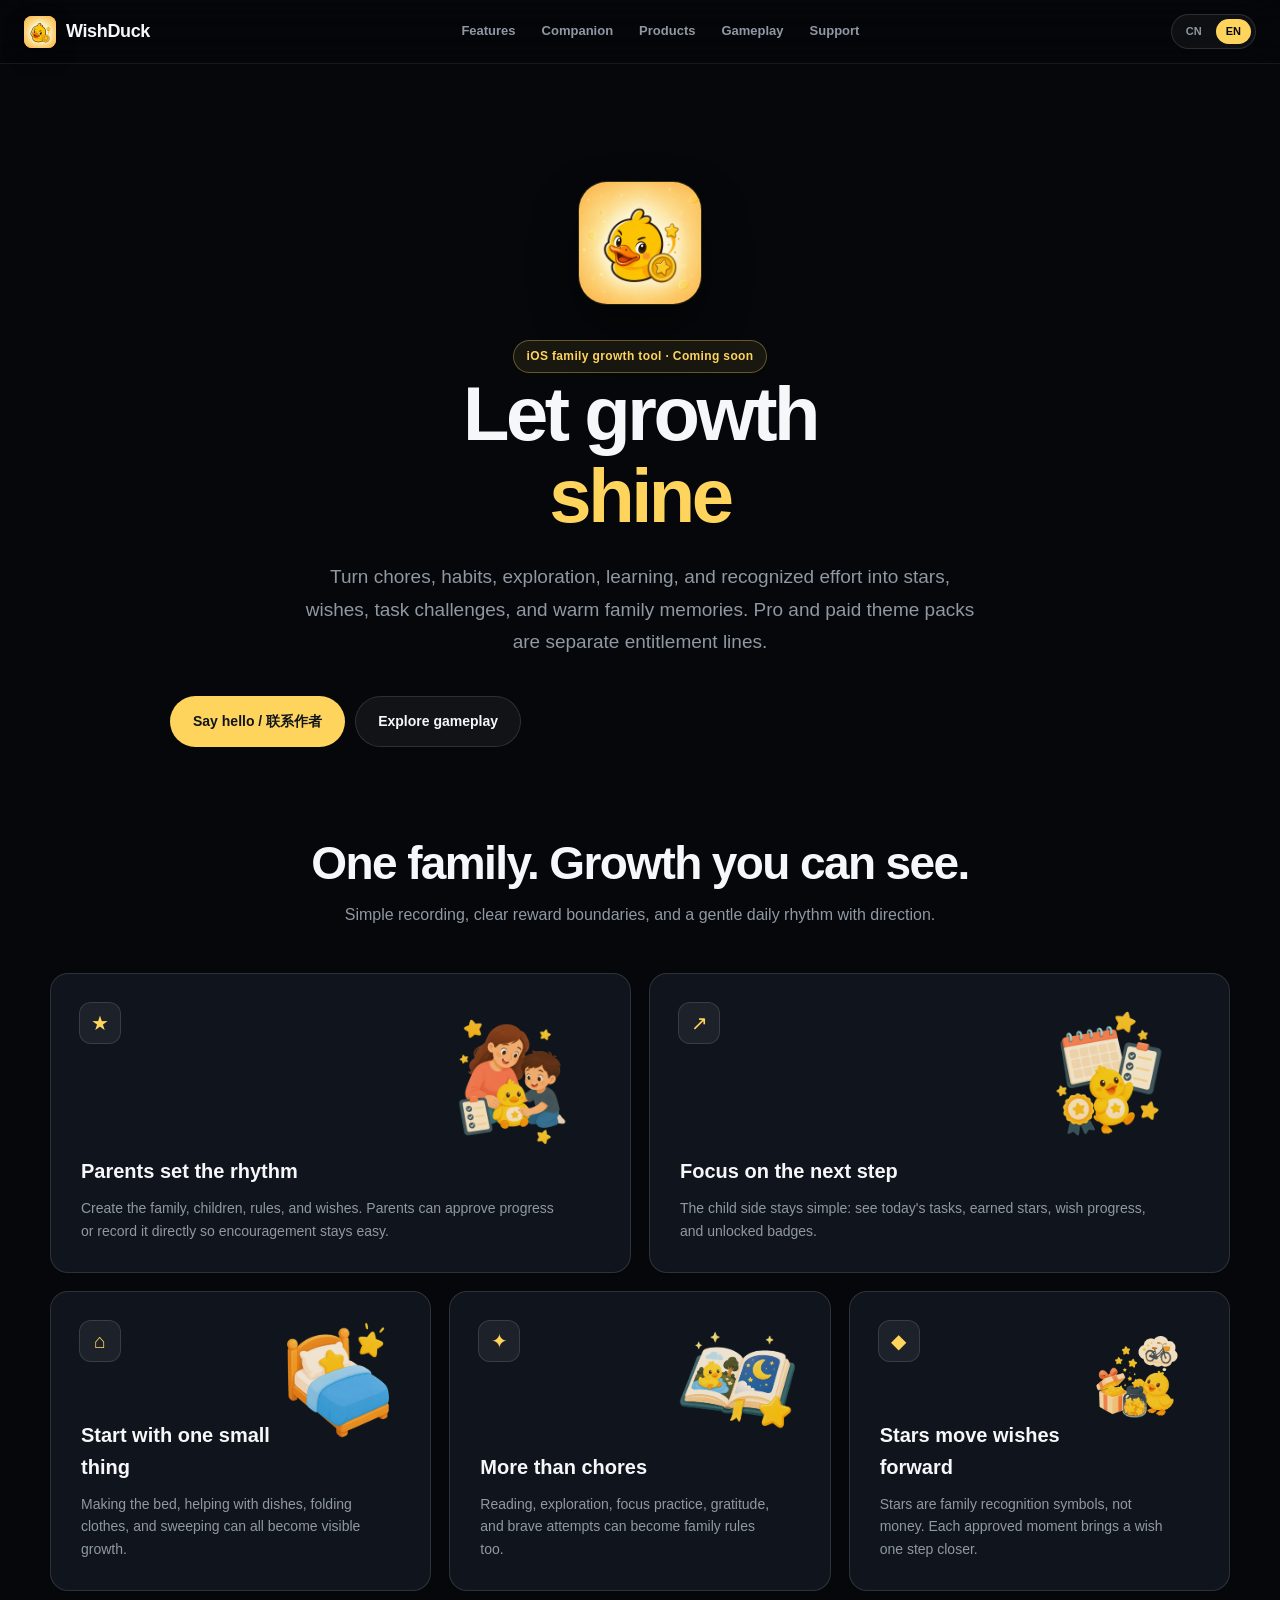
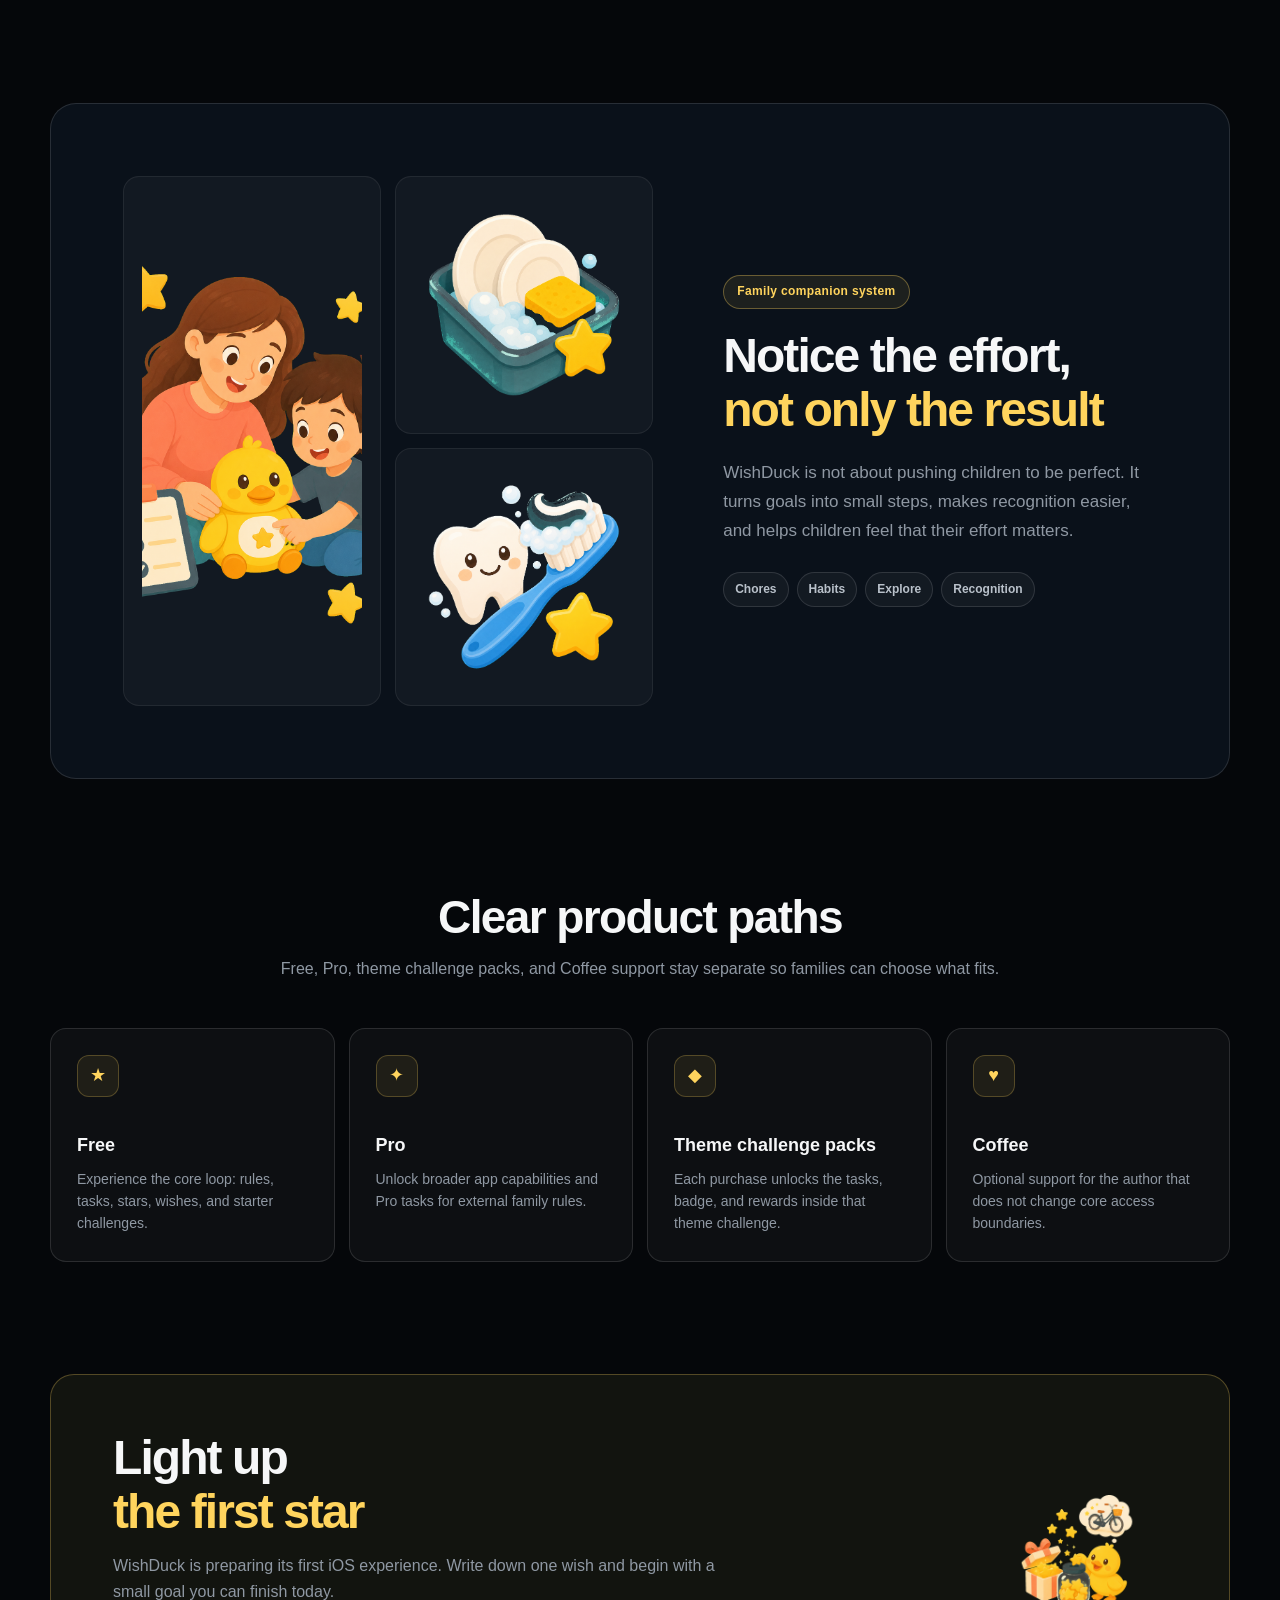
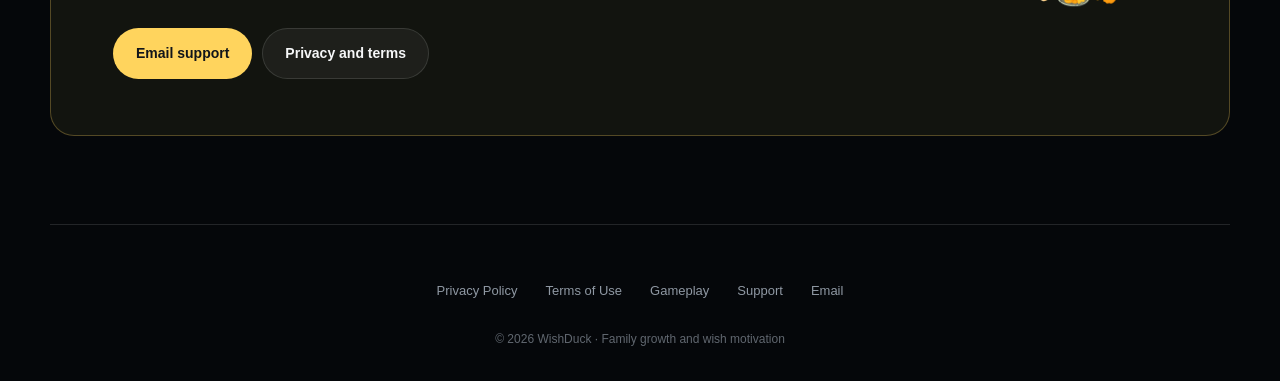
==== index_en.html @ 05d3ee31 "Add complete WishDuck website" ====
<!doctype html>
<html lang="en">
<head>
  <meta charset="utf-8">
  <meta name="viewport" content="width=device-width, initial-scale=1">
  <title>WishDuck - Family Growth And Wish Motivation</title>
  <meta name="description" content="WishDuck turns chores, habits, exploration, learning, and family recognition into stars, wishes, and task challenges.">
  <link rel="stylesheet" href="site.css">
  <link rel="icon" type="image/png" href="assets/wishduck-logo.png">
</head>
<body class="landing-page">
  <div class="bg-grid" aria-hidden="true"></div>

  <nav class="nav">
    <a class="brand" href="index_en.html" aria-label="WishDuck home">
      <img src="assets/wishduck-logo.png" alt="">
      <span>WishDuck</span>
    </a>
    <div class="nav-links" aria-label="Page navigation">
      <a href="#features">Features</a>
      <a href="#family">Companion</a>
      <a href="#paths">Products</a>
      <a href="gameplay_en.html">Gameplay</a>
      <a href="support_en.html">Support</a>
    </div>
    <div class="lang-switch" aria-label="Language switcher">
      <a href="index.html">CN</a>
      <a href="index_en.html" class="active">EN</a>
    </div>
  </nav>

  <header class="hero">
    <img class="hero-icon" src="assets/wishduck-logo.png" alt="WishDuck app icon">
    <div class="badge">iOS family growth tool · Coming soon</div>
    <h1>Let growth<br><em>shine</em></h1>
    <p>Turn chores, habits, exploration, learning, and recognized effort into stars, wishes, task challenges, and warm family memories. Pro and paid theme packs are separate entitlement lines.</p>
    <div class="button-row">
      <a class="cta-btn" href="mailto:support@wishduck.app">Say hello / 联系作者</a>
      <a class="cta-btn secondary" href="gameplay_en.html">Explore gameplay</a>
    </div>
  </header>

  <main class="container">
    <section id="features" class="section-header">
      <h2>One family. Growth you can see.</h2>
      <p>Simple recording, clear reward boundaries, and a gentle daily rhythm with direction.</p>
    </section>

    <section class="feature-grid" aria-label="Core features">
      <article class="feature-card large">
        <img src="assets/wishduck-family.png" alt="Parent and child using WishDuck together">
        <div class="feature-icon">★</div>
        <h3>Parents set the rhythm</h3>
        <p>Create the family, children, rules, and wishes. Parents can approve progress or record it directly so encouragement stays easy.</p>
      </article>
      <article class="feature-card large">
        <img src="assets/wishduck-activity.png" alt="WishDuck showing tasks and challenge progress">
        <div class="feature-icon">↗</div>
        <h3>Focus on the next step</h3>
        <p>The child side stays simple: see today's tasks, earned stars, wish progress, and unlocked badges.</p>
      </article>
      <article class="feature-card medium">
        <img src="assets/chore-make-bed.png" alt="Make the bed task icon">
        <div class="feature-icon">⌂</div>
        <h3>Start with one small thing</h3>
        <p>Making the bed, helping with dishes, folding clothes, and sweeping can all become visible growth.</p>
      </article>
      <article class="feature-card medium">
        <img src="assets/chore-read-book.png" alt="Reading task icon">
        <div class="feature-icon">✦</div>
        <h3>More than chores</h3>
        <p>Reading, exploration, focus practice, gratitude, and brave attempts can become family rules too.</p>
      </article>
      <article class="feature-card medium">
        <img src="assets/wishduck-wish.png" alt="Wish and stars illustration">
        <div class="feature-icon">◆</div>
        <h3>Stars move wishes forward</h3>
        <p>Stars are family recognition symbols, not money. Each approved moment brings a wish one step closer.</p>
      </article>
    </section>

    <section id="family" class="scene-section">
      <div class="scene-visual" aria-label="WishDuck family growth scenes">
        <div class="scene-card"><img src="assets/wishduck-family.png" alt="Parent and child completing a growth task together"></div>
        <div class="scene-card"><img src="assets/chore-wash-dishes.png" alt="Help with dishes task icon"></div>
        <div class="scene-card"><img src="assets/chore-brush-teeth.png" alt="Self-care task icon"></div>
      </div>
      <div class="scene-content">
        <div class="badge">Family companion system</div>
        <h2>Notice the effort,<br><em>not only the result</em></h2>
        <p>WishDuck is not about pushing children to be perfect. It turns goals into small steps, makes recognition easier, and helps children feel that their effort matters.</p>
        <div class="tag-row" aria-label="Growth themes">
          <span>Chores</span>
          <span>Habits</span>
          <span>Explore</span>
          <span>Recognition</span>
        </div>
      </div>
    </section>

    <section id="paths" class="section-header">
      <h2>Clear product paths</h2>
      <p>Free, Pro, theme challenge packs, and Coffee support stay separate so families can choose what fits.</p>
    </section>

    <section class="paths" aria-label="Product paths">
      <article class="path-card">
        <div class="path-icon">★</div>
        <h3>Free</h3>
        <p>Experience the core loop: rules, tasks, stars, wishes, and starter challenges.</p>
      </article>
      <article class="path-card">
        <div class="path-icon">✦</div>
        <h3>Pro</h3>
        <p>Unlock broader app capabilities and Pro tasks for external family rules.</p>
      </article>
      <article class="path-card">
        <div class="path-icon">◆</div>
        <h3>Theme challenge packs</h3>
        <p>Each purchase unlocks the tasks, badge, and rewards inside that theme challenge.</p>
      </article>
      <article class="path-card">
        <div class="path-icon">♥</div>
        <h3>Coffee</h3>
        <p>Optional support for the author that does not change core access boundaries.</p>
      </article>
    </section>

    <section id="download" class="final-band">
      <div>
        <h2>Light up<br><em>the first star</em></h2>
        <p>WishDuck is preparing its first iOS experience. Write down one wish and begin with a small goal you can finish today.</p>
        <div class="button-row">
          <a class="cta-btn" href="mailto:support@wishduck.app">Email support</a>
          <a class="cta-btn secondary" href="privacy_en.html">Privacy and terms</a>
        </div>
      </div>
      <img src="assets/wishduck-wish.png" alt="WishDuck with stars and a wish">
    </section>
  </main>

  <footer class="container footer">
    <div class="footer-links">
      <a href="privacy_en.html">Privacy Policy</a>
      <a href="terms_en.html">Terms of Use</a>
      <a href="gameplay_en.html">Gameplay</a>
      <a href="support_en.html">Support</a>
      <a href="mailto:support@wishduck.app">Email</a>
    </div>
    <p class="copyright">© 2026 WishDuck · Family growth and wish motivation</p>
  </footer>
</body>
</html>
---- site.css ----
:root {
  --bg: #05070a;
  --bg-soft: #0a111a;
  --surface: rgba(19, 25, 32, 0.88);
  --surface-strong: #111a23;
  --line: rgba(255, 255, 255, 0.12);
  --line-soft: rgba(255, 255, 255, 0.07);
  --text: #f6f7f8;
  --muted: #8f98a3;
  --muted-bright: #b9c1ca;
  --yellow: #ffd45d;
  --orange: #ff9d55;
  --mint: #81ddba;
  --blue: #73b8ff;
  --ease: cubic-bezier(0.4, 0, 0.2, 1);
}

* {
  box-sizing: border-box;
  -webkit-font-smoothing: antialiased;
}

html {
  scroll-behavior: smooth;
  background: var(--bg);
}

body {
  margin: 0;
  min-height: 100vh;
  overflow-x: hidden;
  color: var(--text);
  background: var(--bg);
  font-family: Inter, -apple-system, BlinkMacSystemFont, "SF Pro Display", "PingFang SC", "Microsoft YaHei", sans-serif;
  line-height: 1.6;
  letter-spacing: 0;
}

a {
  color: inherit;
  text-decoration: none;
}

img {
  display: block;
  max-width: 100%;
}

.wrap {
  width: min(1180px, calc(100% - 48px));
  margin: 0 auto;
}

.bg-grid {
  position: fixed;
  inset: 0;
  z-index: -1;
  pointer-events: none;
  opacity: 0.55;
  background-image:
    linear-gradient(rgba(255, 255, 255, 0.035) 1px, transparent 1px),
    linear-gradient(90deg, rgba(255, 255, 255, 0.035) 1px, transparent 1px);
  background-size: 44px 44px;
  mask-image: linear-gradient(to bottom, #000, transparent 82%);
}

.nav {
  position: sticky;
  top: 0;
  z-index: 20;
  min-height: 64px;
  display: flex;
  align-items: center;
  justify-content: space-between;
  gap: 24px;
  padding: 0 24px;
  background: rgba(5, 7, 10, 0.84);
  border-bottom: 1px solid var(--line-soft);
  backdrop-filter: blur(18px);
  -webkit-backdrop-filter: blur(18px);
}

.brand {
  display: inline-flex;
  align-items: center;
  gap: 10px;
  flex: 0 0 auto;
  font-size: 18px;
  font-weight: 800;
  letter-spacing: -0.02em;
}

.brand img {
  width: 32px;
  height: 32px;
  object-fit: contain;
  border-radius: 8px;
  background: #f8c94e;
  box-shadow: 0 8px 20px rgba(0, 0, 0, 0.35);
}

.nav-links {
  display: flex;
  align-items: center;
  justify-content: center;
  flex-wrap: wrap;
  gap: 26px;
  color: var(--muted);
  font-size: 13px;
  font-weight: 600;
}

.nav-links a,
.footer-links a {
  transition: color 0.25s var(--ease);
}

.nav-links a:hover,
.footer-links a:hover {
  color: var(--text);
}

.lang-switch {
  display: inline-flex;
  gap: 4px;
  padding: 4px;
  flex: 0 0 auto;
  border: 1px solid var(--line);
  border-radius: 999px;
  background: rgba(255, 255, 255, 0.045);
}

.lang-switch a {
  padding: 4px 10px;
  border-radius: 999px;
  color: var(--muted);
  font-size: 11px;
  font-weight: 700;
}

.lang-switch a.active {
  color: var(--bg);
  background: var(--yellow);
}

.hero {
  max-width: 980px;
  margin: 0 auto;
  padding: 118px 20px 90px;
  text-align: center;
}

.hero-icon {
  width: 122px;
  height: 122px;
  margin: 0 auto 36px;
  border-radius: 28px;
  background: #f8c94e;
  box-shadow: 0 22px 48px rgba(0, 0, 0, 0.48), 0 0 0 1px rgba(255, 212, 93, 0.2);
  animation: float 6s ease-in-out infinite;
}

@keyframes float {
  0%, 100% { transform: translateY(0); }
  50% { transform: translateY(-8px); }
}

.badge,
.eyebrow {
  display: inline-flex;
  align-items: center;
  width: fit-content;
  padding: 6px 13px;
  border: 1px solid rgba(255, 212, 93, 0.34);
  border-radius: 999px;
  color: var(--yellow);
  background: rgba(255, 212, 93, 0.08);
  font-size: 12px;
  font-weight: 700;
  letter-spacing: 0.03em;
}

h1,
h2,
h3,
p {
  margin-top: 0;
}

h1 {
  margin-bottom: 24px;
  color: var(--text);
  font-size: clamp(42px, 8vw, 76px);
  font-weight: 800;
  line-height: 1.08;
  letter-spacing: -0.045em;
}

h1 em,
h2 em {
  color: var(--yellow);
  font-style: normal;
}

.hero p,
.lead {
  max-width: 680px;
  margin-right: auto;
  margin-bottom: 38px;
  margin-left: auto;
  color: var(--muted);
  font-size: 19px;
  line-height: 1.7;
}

.hero .en,
.lead.en,
.en {
  color: #7f8995;
}

.hero .en {
  margin-top: -22px;
  font-size: 15px;
}

.cta-btn,
.button {
  min-height: 48px;
  display: inline-flex;
  align-items: center;
  justify-content: center;
  gap: 9px;
  padding: 13px 22px;
  border: 1px solid transparent;
  border-radius: 999px;
  color: #11151a;
  background: var(--yellow);
  font-size: 14px;
  font-weight: 800;
  transition: transform 0.25s var(--ease), box-shadow 0.25s var(--ease), background 0.25s var(--ease);
}

.cta-btn:hover,
.button:hover {
  transform: translateY(-2px);
  box-shadow: 0 12px 28px rgba(255, 212, 93, 0.18);
}

.button.secondary,
.cta-btn.secondary {
  color: var(--text);
  border-color: var(--line);
  background: rgba(255, 255, 255, 0.05);
}

.container {
  width: min(1180px, calc(100% - 48px));
  margin: 0 auto;
}

.section-header {
  margin-bottom: 46px;
  text-align: center;
}

.section-header h2,
.section-heading h2 {
  margin-bottom: 12px;
  color: var(--text);
  font-size: clamp(30px, 5vw, 46px);
  font-weight: 800;
  line-height: 1.15;
  letter-spacing: -0.035em;
}

.section-header p,
.section-heading p {
  margin-bottom: 0;
  color: var(--muted);
}

.feature-grid {
  display: grid;
  grid-template-columns: repeat(6, 1fr);
  gap: 18px;
  margin-bottom: 112px;
}

.feature-card {
  position: relative;
  min-height: 300px;
  display: flex;
  flex-direction: column;
  justify-content: flex-end;
  overflow: hidden;
  padding: 30px;
  border: 1px solid var(--line);
  border-radius: 18px;
  background: var(--surface);
  transition: border-color 0.3s var(--ease), transform 0.3s var(--ease), background 0.3s var(--ease);
}

.feature-card:hover {
  transform: translateY(-4px);
  border-color: rgba(255, 212, 93, 0.34);
  background: var(--surface-strong);
}

.feature-card.large { grid-column: span 3; }
.feature-card.medium { grid-column: span 2; }

.feature-card img {
  position: absolute;
  top: 22px;
  right: 26px;
  width: 132px;
  height: 132px;
  object-fit: contain;
  opacity: 0.94;
}

.feature-card.large img {
  width: 170px;
  height: 170px;
  right: 34px;
}

.feature-icon {
  position: absolute;
  top: 28px;
  left: 28px;
  width: 42px;
  height: 42px;
  display: grid;
  place-items: center;
  border: 1px solid var(--line);
  border-radius: 12px;
  color: var(--yellow);
  background: rgba(255, 255, 255, 0.055);
  font-size: 20px;
}

.feature-card h3 {
  max-width: 76%;
  margin-bottom: 10px;
  color: var(--text);
  font-size: 20px;
  font-weight: 800;
}

.feature-card p {
  max-width: 92%;
  margin-bottom: 0;
  color: var(--muted);
  font-size: 14px;
  line-height: 1.6;
}

.scene-section {
  display: grid;
  grid-template-columns: 1.1fr 0.9fr;
  align-items: center;
  gap: 70px;
  margin-bottom: 112px;
  padding: 72px;
  border: 1px solid var(--line);
  border-radius: 26px;
  background: var(--bg-soft);
}

.scene-visual {
  display: grid;
  grid-template-columns: repeat(2, 1fr);
  gap: 14px;
}

.scene-card {
  aspect-ratio: 1;
  display: grid;
  place-items: center;
  overflow: hidden;
  padding: 18px;
  border: 1px solid var(--line-soft);
  border-radius: 16px;
  background: rgba(255, 255, 255, 0.035);
}

.scene-card:first-child {
  grid-row: span 2;
  aspect-ratio: auto;
}

.scene-card img {
  width: 100%;
  height: 100%;
  object-fit: contain;
}

.scene-card:first-child img {
  object-fit: cover;
}

.scene-content h2 {
  margin: 20px 0 22px;
  color: var(--text);
  font-size: clamp(30px, 5vw, 48px);
  line-height: 1.13;
  letter-spacing: -0.04em;
}

.scene-content p {
  margin-bottom: 20px;
  color: var(--muted);
  font-size: 17px;
  line-height: 1.7;
}

.tag-row {
  display: flex;
  flex-wrap: wrap;
  gap: 8px;
  margin-top: 26px;
}

.tag-row span {
  padding: 7px 11px;
  border: 1px solid var(--line);
  border-radius: 999px;
  color: var(--muted-bright);
  background: rgba(255, 255, 255, 0.04);
  font-size: 12px;
  font-weight: 650;
}

.paths {
  display: grid;
  grid-template-columns: repeat(4, 1fr);
  gap: 14px;
  margin-bottom: 112px;
}

.grid {
  display: grid;
  grid-template-columns: repeat(2, minmax(0, 1fr));
  gap: 18px;
}

.path-card {
  min-height: 220px;
  padding: 26px;
  border: 1px solid var(--line);
  border-radius: 16px;
  background: rgba(255, 255, 255, 0.035);
}

.path-icon {
  display: grid;
  width: 42px;
  height: 42px;
  margin-bottom: 34px;
  place-items: center;
  border: 1px solid rgba(255, 212, 93, 0.24);
  border-radius: 12px;
  color: var(--yellow);
  background: rgba(255, 212, 93, 0.08);
  font-size: 18px;
}

.path-card h3 {
  margin-bottom: 8px;
  color: var(--text);
  font-size: 18px;
}

.path-card p {
  margin-bottom: 0;
  color: var(--muted);
  font-size: 14px;
  line-height: 1.6;
}

.final-band {
  display: flex;
  align-items: center;
  justify-content: space-between;
  gap: 40px;
  margin-bottom: 88px;
  padding: 56px 62px;
  border: 1px solid rgba(255, 212, 93, 0.28);
  border-radius: 24px;
  background: #12140f;
}

.final-band h2 {
  margin-bottom: 14px;
  color: var(--text);
  font-size: clamp(30px, 5vw, 48px);
  line-height: 1.13;
  letter-spacing: -0.04em;
}

.final-band p {
  max-width: 620px;
  margin-bottom: 24px;
  color: var(--muted);
}

.final-band img {
  width: 180px;
  height: 180px;
  object-fit: contain;
  flex: 0 0 auto;
}

.button-row {
  display: flex;
  flex-wrap: wrap;
  gap: 10px;
  margin-top: 18px;
}

.footer {
  padding: 56px 0 32px;
  border-top: 1px solid var(--line);
  text-align: center;
}

.footer-links {
  display: flex;
  flex-wrap: wrap;
  justify-content: center;
  gap: 28px;
  margin-bottom: 28px;
  color: var(--muted);
  font-size: 13px;
}

.copyright {
  margin-bottom: 0;
  color: var(--muted);
  font-size: 12px;
  opacity: 0.66;
}

.legal-page {
  background: var(--bg);
}

.legal-container {
  width: min(820px, calc(100% - 40px));
  margin: 0 auto;
}

.legal-hero {
  padding: 78px 0 28px;
  text-align: center;
}

.legal-hero h1 {
  margin: 20px 0 12px;
  font-size: clamp(34px, 6vw, 54px);
}

.legal-hero .lead {
  margin-bottom: 16px;
  font-size: 16px;
}

.meta {
  margin-bottom: 0;
  color: var(--yellow);
  font-size: 13px;
  font-weight: 700;
}

.document {
  padding: 34px 0 74px;
}

.document article {
  padding: 30px 0;
  border-top: 1px solid var(--line-soft);
}

.document article:first-child {
  border-top: 0;
}

.document h2 {
  margin-bottom: 20px;
  color: var(--yellow);
  font-size: 23px;
  font-weight: 750;
  line-height: 1.3;
}

.document h3 {
  margin: 24px 0 8px;
  color: var(--text);
  font-size: 17px;
}

.document p,
.document li {
  color: var(--muted);
  font-size: 16px;
  line-height: 1.8;
}

.document p {
  margin-bottom: 18px;
}

.document p:last-child {
  margin-bottom: 0;
}

.document ul,
.document ol {
  margin: 0 0 18px;
  padding-left: 1.35em;
}

.document li {
  margin-bottom: 10px;
}

.document strong {
  color: var(--text);
}

.document .en {
  color: #7f8995;
}

.callout {
  padding-left: 22px !important;
  border-left: 3px solid var(--yellow) !important;
  background: rgba(255, 212, 93, 0.045);
}

@media (max-width: 940px) {
  .nav-links { gap: 15px; }
  .feature-grid { grid-template-columns: repeat(4, 1fr); }
  .feature-card.large,
  .feature-card.medium { grid-column: span 2; }
  .scene-section { gap: 40px; padding: 44px; }
  .paths { grid-template-columns: repeat(2, 1fr); }
}

@media (max-width: 700px) {
  .wrap,
  .container { width: min(100% - 32px, 560px); }
  .nav { padding: 12px 16px; align-items: flex-start; }
  .nav-links { display: none; }
  .hero { padding: 82px 0 64px; }
  h1 { font-size: 44px; }
  .hero p,
  .lead { font-size: 17px; }
  .feature-grid { grid-template-columns: 1fr; gap: 14px; margin-bottom: 72px; }
  .feature-card.large,
  .feature-card.medium { grid-column: span 1; min-height: 270px; }
  .scene-section { grid-template-columns: 1fr; margin-bottom: 72px; padding: 24px; }
  .scene-content { order: -1; }
  .scene-content h2 { font-size: 36px; }
  .paths { grid-template-columns: 1fr; margin-bottom: 72px; }
  .grid { grid-template-columns: 1fr; }
  .path-card { min-height: 180px; }
  .final-band { flex-direction: column; align-items: flex-start; margin-bottom: 64px; padding: 32px 24px; }
  .final-band img { align-self: center; width: 140px; height: 140px; }
  .footer { padding-top: 38px; }
  .footer-links { gap: 16px; }
  .legal-container { width: min(100% - 32px, 560px); }
  .legal-hero { padding-top: 56px; }
  .document article { padding: 24px 0; }
  .document p,
  .document li { font-size: 15px; }
}
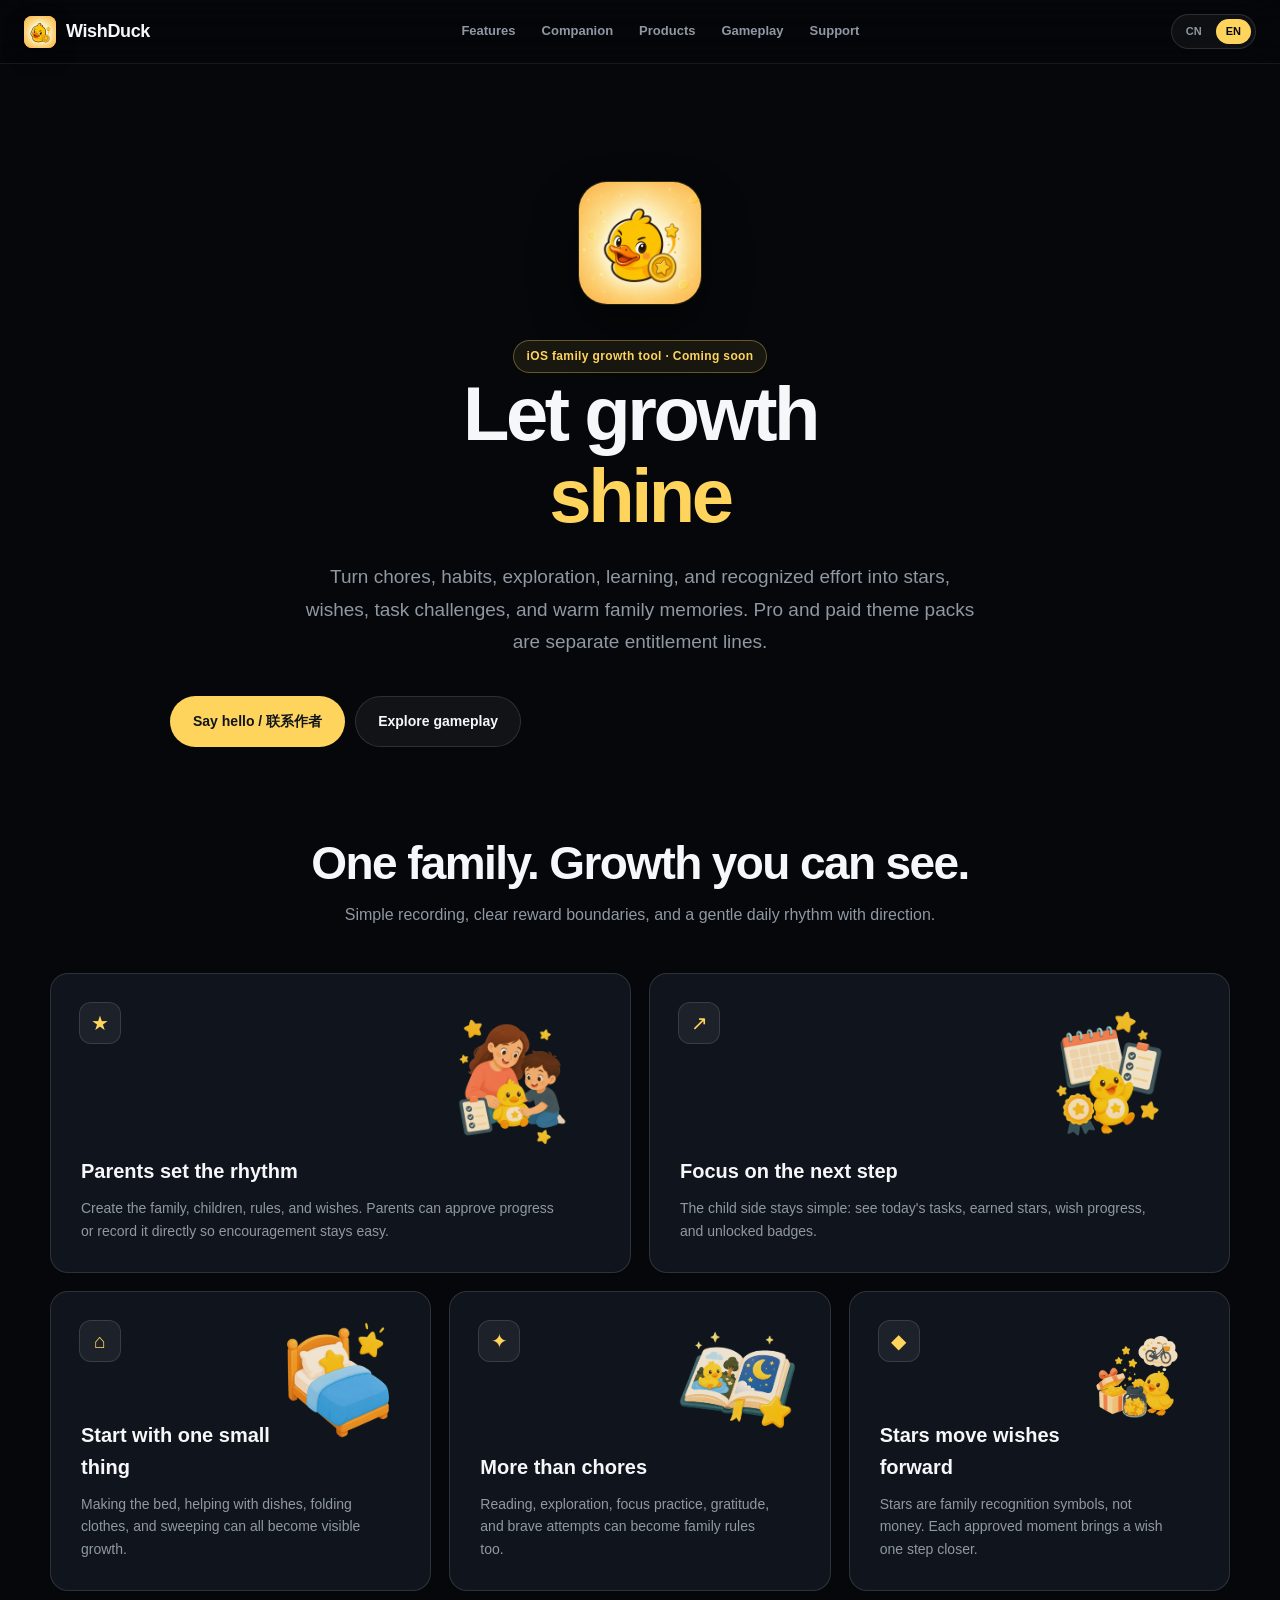
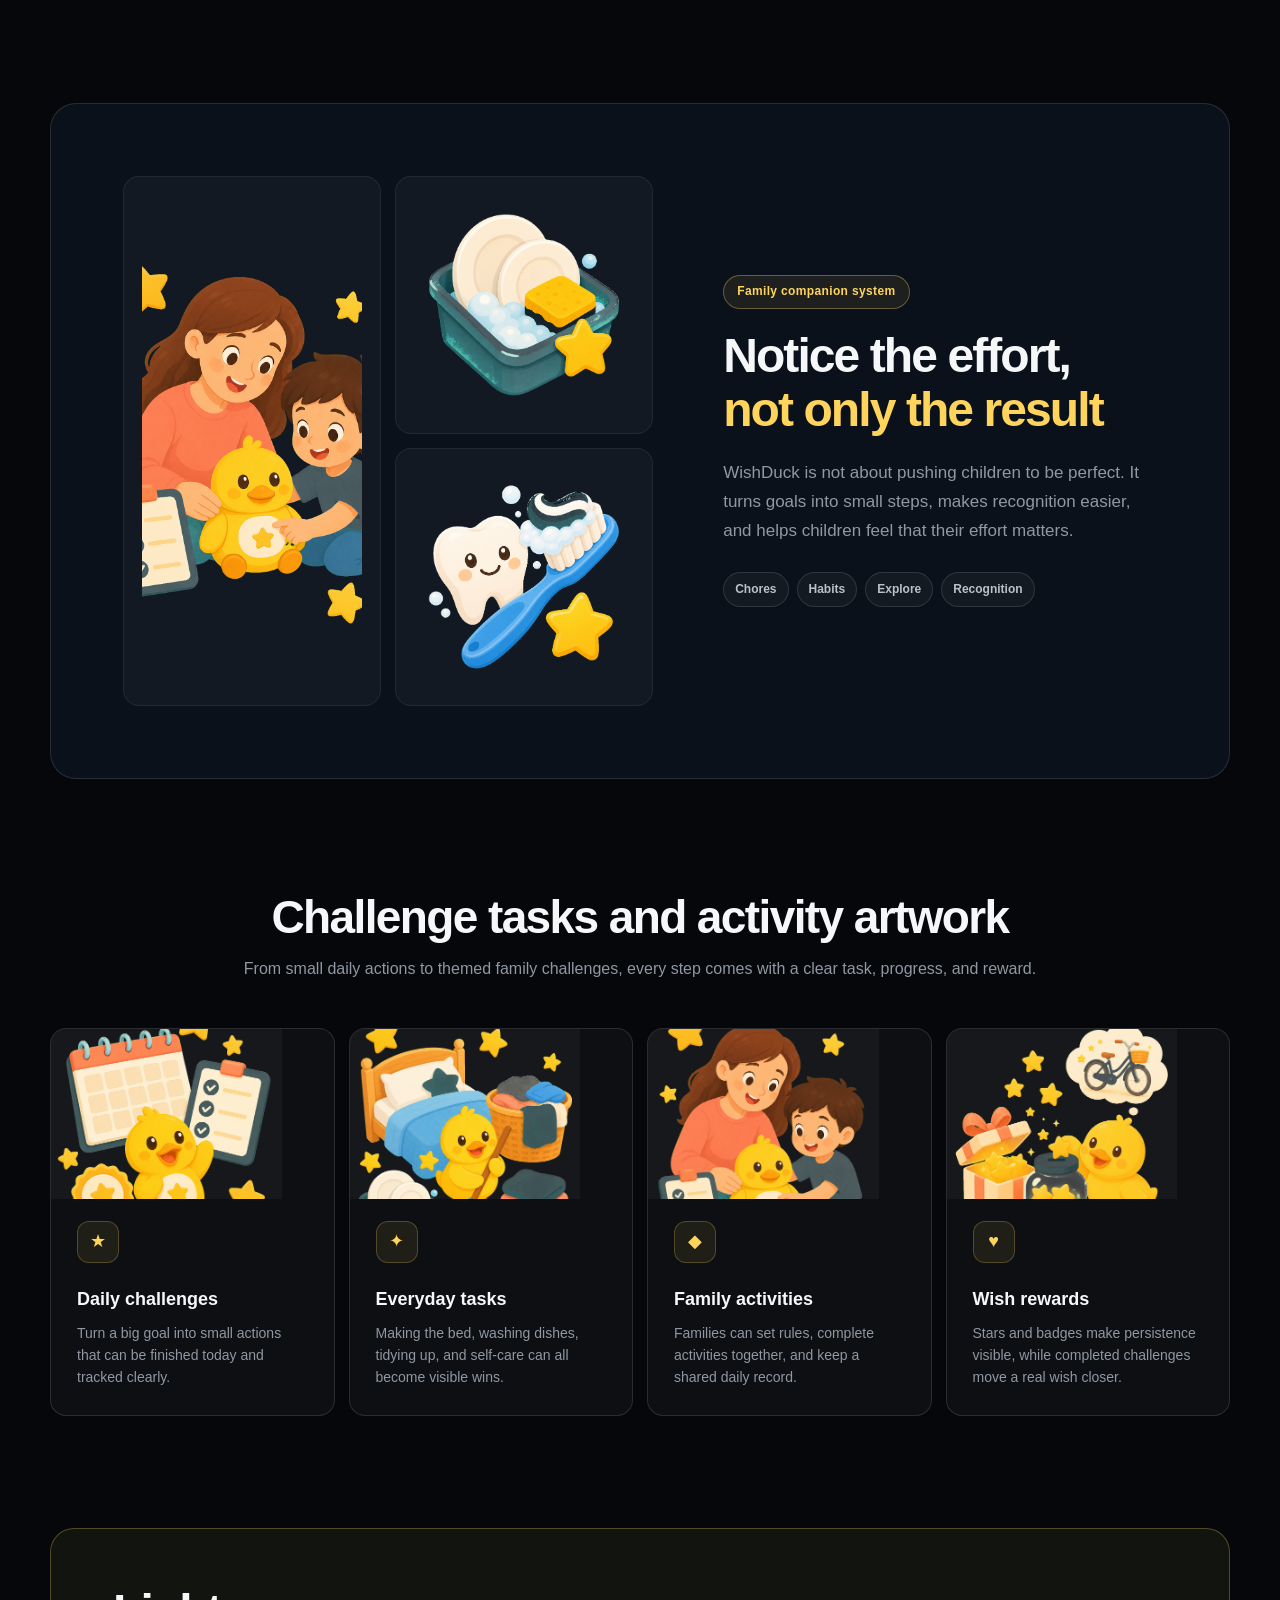
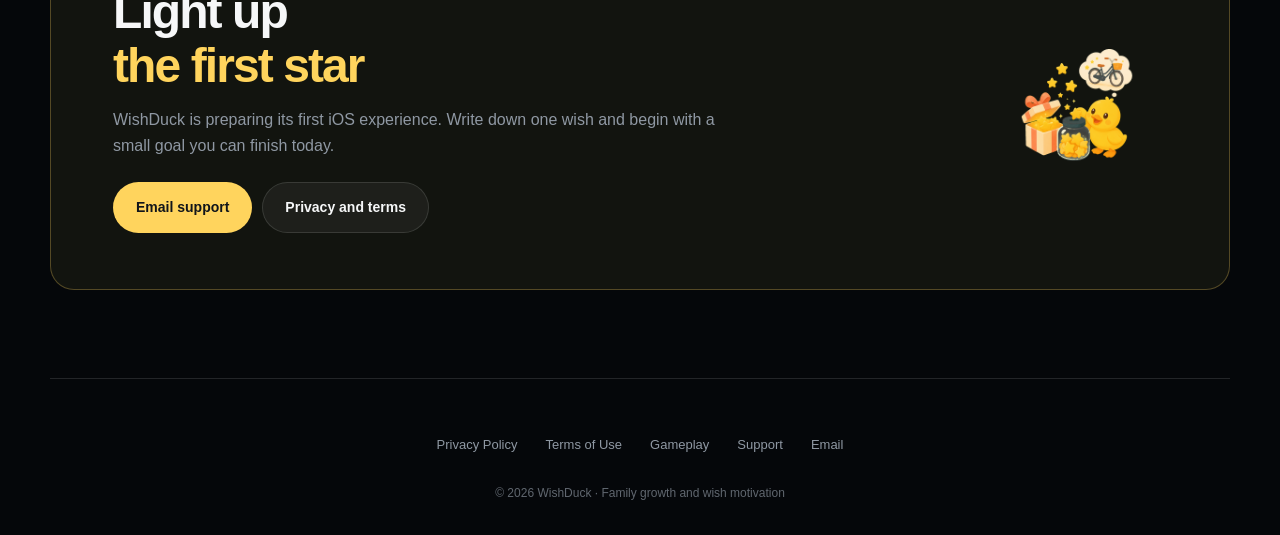
==== commit 8efad76a: "Refresh challenge activity section" ====
--- a/index_en.html
+++ b/index_en.html
@@ -99,30 +99,34 @@
     </section>
 
     <section id="paths" class="section-header">
-      <h2>Clear product paths</h2>
-      <p>Free, Pro, theme challenge packs, and Coffee support stay separate so families can choose what fits.</p>
+      <h2>Challenge tasks and activity artwork</h2>
+      <p>From small daily actions to themed family challenges, every step comes with a clear task, progress, and reward.</p>
     </section>
 
-    <section class="paths" aria-label="Product paths">
-      <article class="path-card">
+    <section class="paths" aria-label="Challenge tasks and activity artwork">
+      <article class="path-card challenge-card">
+        <img class="challenge-image" src="assets/wishduck-activity.png" alt="WishDuck showing challenge tasks and completion progress">
         <div class="path-icon">★</div>
-        <h3>Free</h3>
-        <p>Experience the core loop: rules, tasks, stars, wishes, and starter challenges.</p>
+        <h3>Daily challenges</h3>
+        <p>Turn a big goal into small actions that can be finished today and tracked clearly.</p>
       </article>
-      <article class="path-card">
+      <article class="path-card challenge-card">
+        <img class="challenge-image" src="assets/wishduck-chores.png" alt="WishDuck showing household challenge tasks">
         <div class="path-icon">✦</div>
-        <h3>Pro</h3>
-        <p>Unlock broader app capabilities and Pro tasks for external family rules.</p>
+        <h3>Everyday tasks</h3>
+        <p>Making the bed, washing dishes, tidying up, and self-care can all become visible wins.</p>
       </article>
-      <article class="path-card">
+      <article class="path-card challenge-card">
+        <img class="challenge-image" src="assets/wishduck-family.png" alt="Family completing a challenge task together">
         <div class="path-icon">◆</div>
-        <h3>Theme challenge packs</h3>
-        <p>Each purchase unlocks the tasks, badge, and rewards inside that theme challenge.</p>
+        <h3>Family activities</h3>
+        <p>Families can set rules, complete activities together, and keep a shared daily record.</p>
       </article>
-      <article class="path-card">
+      <article class="path-card challenge-card">
+        <img class="challenge-image" src="assets/wishduck-wish.png" alt="WishDuck showing a wish reward after completing a challenge">
         <div class="path-icon">♥</div>
-        <h3>Coffee</h3>
-        <p>Optional support for the author that does not change core access boundaries.</p>
+        <h3>Wish rewards</h3>
+        <p>Stars and badges make persistence visible, while completed challenges move a real wish closer.</p>
       </article>
     </section>
 
--- a/site.css
+++ b/site.css
@@ -448,17 +448,31 @@
 
 .path-card {
   min-height: 220px;
-  padding: 26px;
+  padding: 0 26px 26px;
   border: 1px solid var(--line);
   border-radius: 16px;
   background: rgba(255, 255, 255, 0.035);
 }
 
+.challenge-card {
+  overflow: hidden;
+}
+
+.challenge-image {
+  display: block;
+  width: calc(100% + 52px);
+  height: 170px;
+  margin: 0 -26px 22px;
+  object-fit: cover;
+  object-position: center 36%;
+  background: rgba(255, 255, 255, 0.04);
+}
+
 .path-icon {
   display: grid;
   width: 42px;
   height: 42px;
-  margin-bottom: 34px;
+  margin-bottom: 22px;
   place-items: center;
   border: 1px solid rgba(255, 212, 93, 0.24);
   border-radius: 12px;
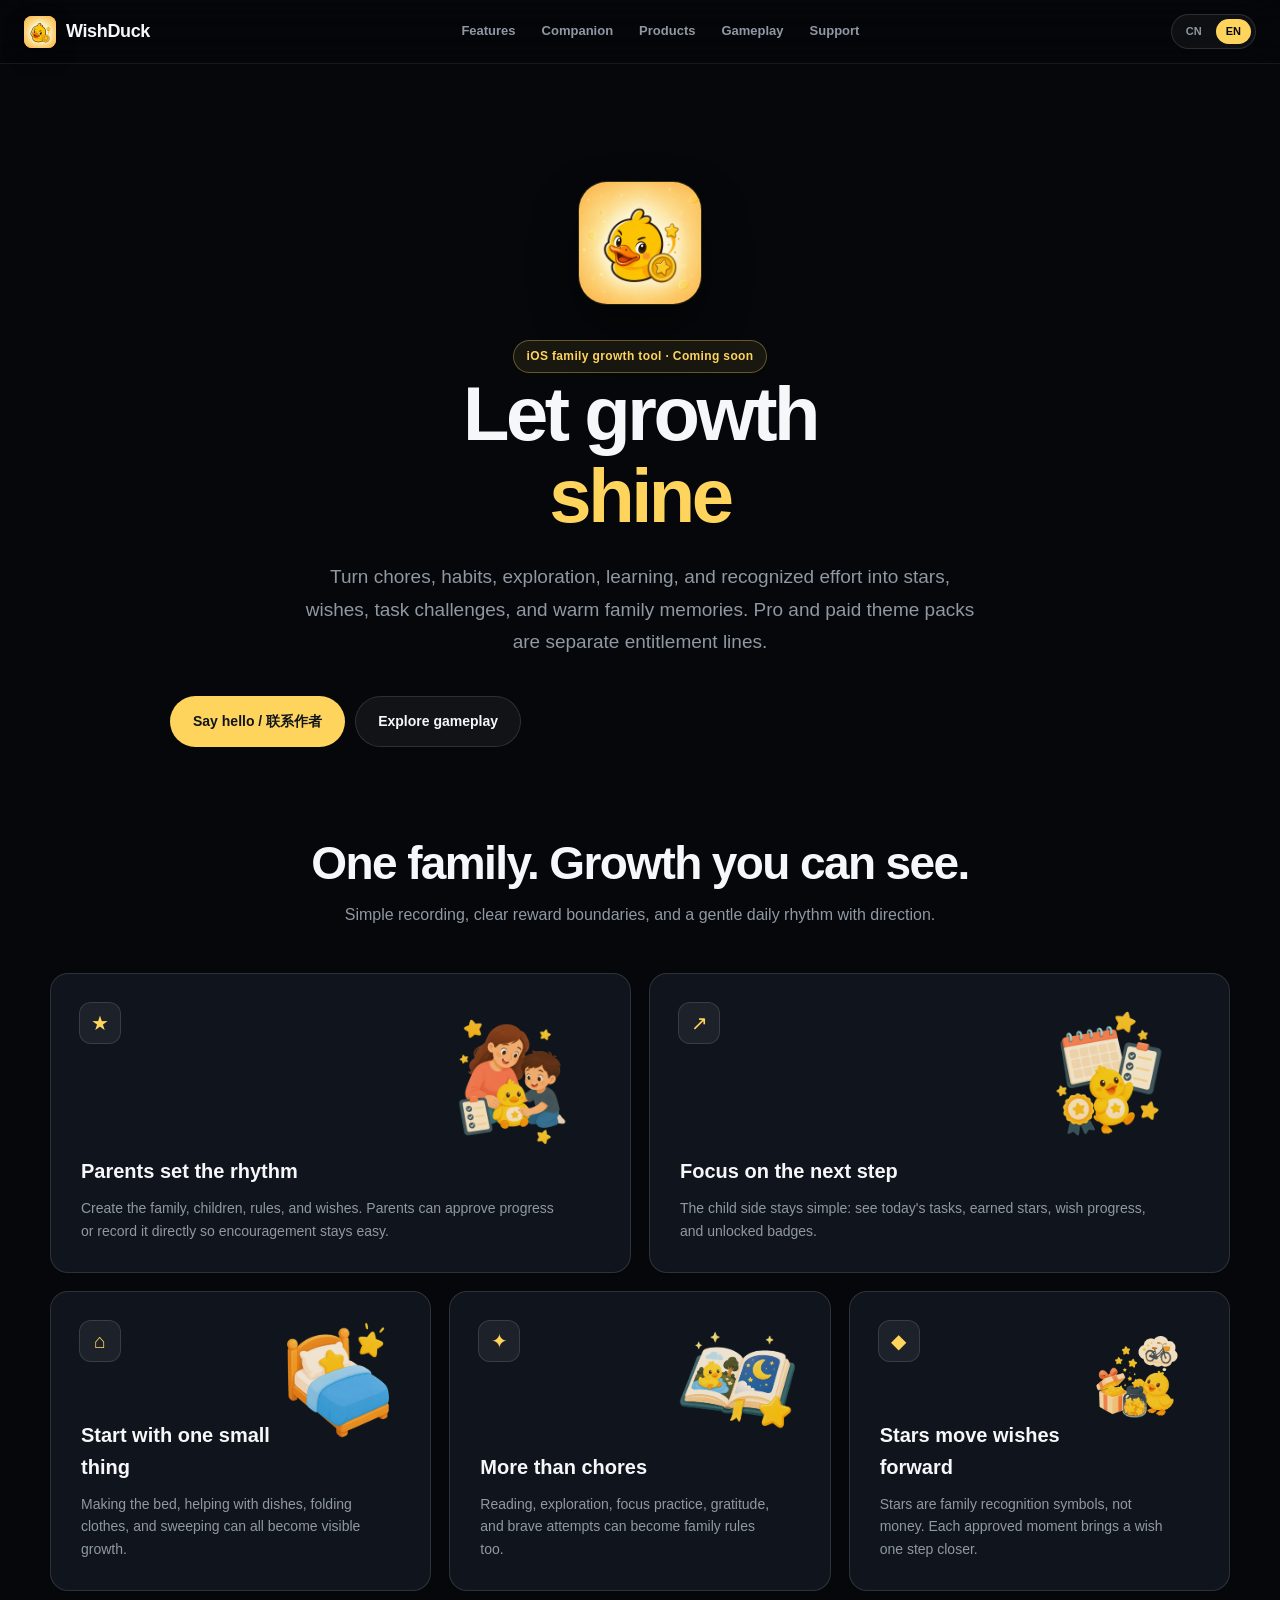
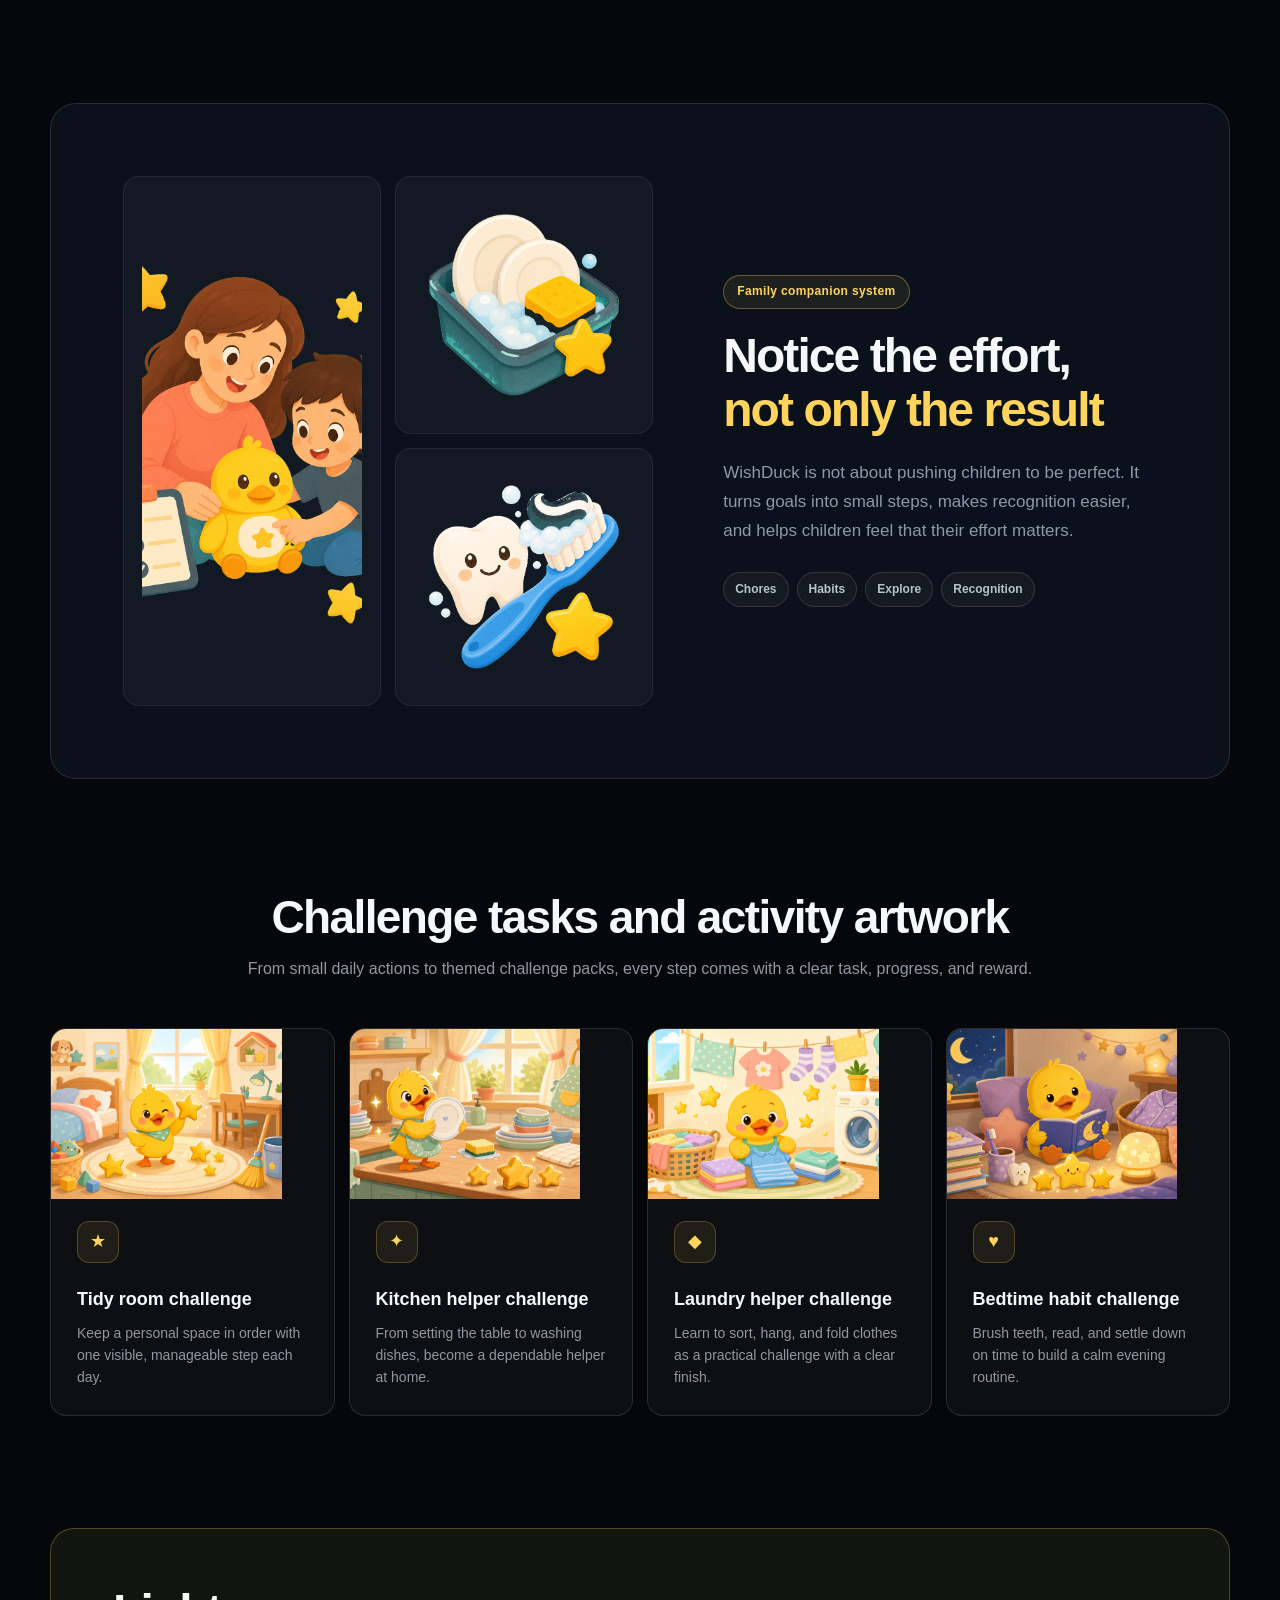
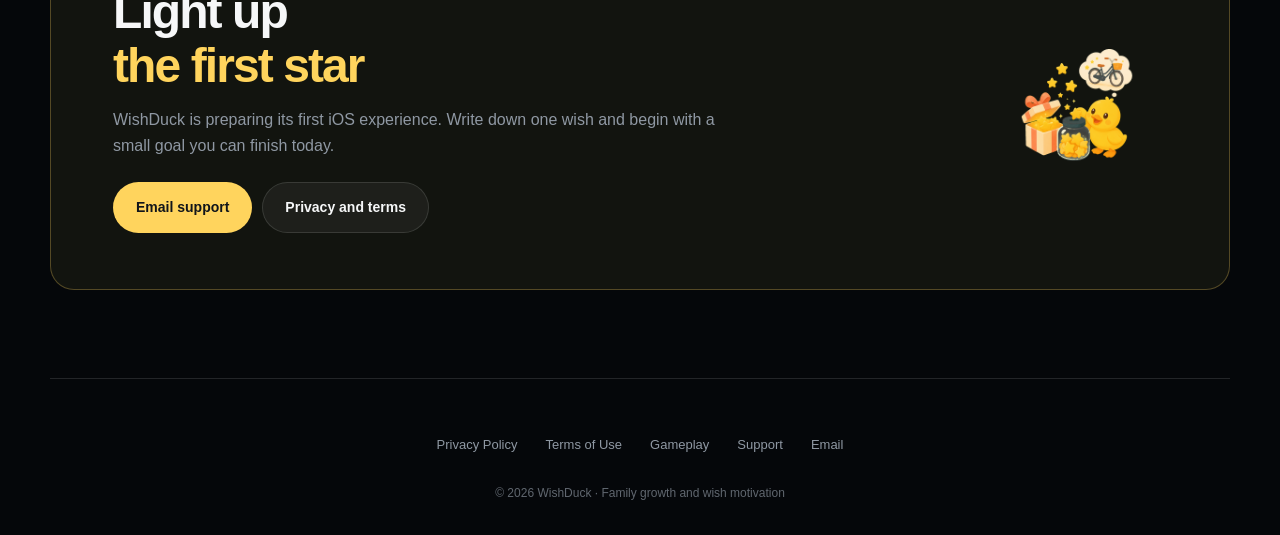
==== commit 7e374146: "Use real challenge pack banners" ====
--- a/index_en.html
+++ b/index_en.html
@@ -100,33 +100,33 @@
 
     <section id="paths" class="section-header">
       <h2>Challenge tasks and activity artwork</h2>
-      <p>From small daily actions to themed family challenges, every step comes with a clear task, progress, and reward.</p>
+      <p>From small daily actions to themed challenge packs, every step comes with a clear task, progress, and reward.</p>
     </section>
 
-    <section class="paths" aria-label="Challenge tasks and activity artwork">
+    <section class="paths" aria-label="Challenge tasks and activity banners">
       <article class="path-card challenge-card">
-        <img class="challenge-image" src="assets/wishduck-activity.png" alt="WishDuck showing challenge tasks and completion progress">
+        <img class="challenge-image" src="assets/challenge-banner-tidy-room.png" alt="Tidy room challenge banner">
         <div class="path-icon">★</div>
-        <h3>Daily challenges</h3>
-        <p>Turn a big goal into small actions that can be finished today and tracked clearly.</p>
+        <h3>Tidy room challenge</h3>
+        <p>Keep a personal space in order with one visible, manageable step each day.</p>
       </article>
       <article class="path-card challenge-card">
-        <img class="challenge-image" src="assets/wishduck-chores.png" alt="WishDuck showing household challenge tasks">
+        <img class="challenge-image" src="assets/challenge-banner-kitchen-helper.png" alt="Kitchen helper challenge banner">
         <div class="path-icon">✦</div>
-        <h3>Everyday tasks</h3>
-        <p>Making the bed, washing dishes, tidying up, and self-care can all become visible wins.</p>
+        <h3>Kitchen helper challenge</h3>
+        <p>From setting the table to washing dishes, become a dependable helper at home.</p>
       </article>
       <article class="path-card challenge-card">
-        <img class="challenge-image" src="assets/wishduck-family.png" alt="Family completing a challenge task together">
+        <img class="challenge-image" src="assets/challenge-banner-laundry-helper.png" alt="Laundry helper challenge banner">
         <div class="path-icon">◆</div>
-        <h3>Family activities</h3>
-        <p>Families can set rules, complete activities together, and keep a shared daily record.</p>
+        <h3>Laundry helper challenge</h3>
+        <p>Learn to sort, hang, and fold clothes as a practical challenge with a clear finish.</p>
       </article>
       <article class="path-card challenge-card">
-        <img class="challenge-image" src="assets/wishduck-wish.png" alt="WishDuck showing a wish reward after completing a challenge">
+        <img class="challenge-image" src="assets/challenge-banner-bedtime-habit.png" alt="Bedtime habit challenge banner">
         <div class="path-icon">♥</div>
-        <h3>Wish rewards</h3>
-        <p>Stars and badges make persistence visible, while completed challenges move a real wish closer.</p>
+        <h3>Bedtime habit challenge</h3>
+        <p>Brush teeth, read, and settle down on time to build a calm evening routine.</p>
       </article>
     </section>
 
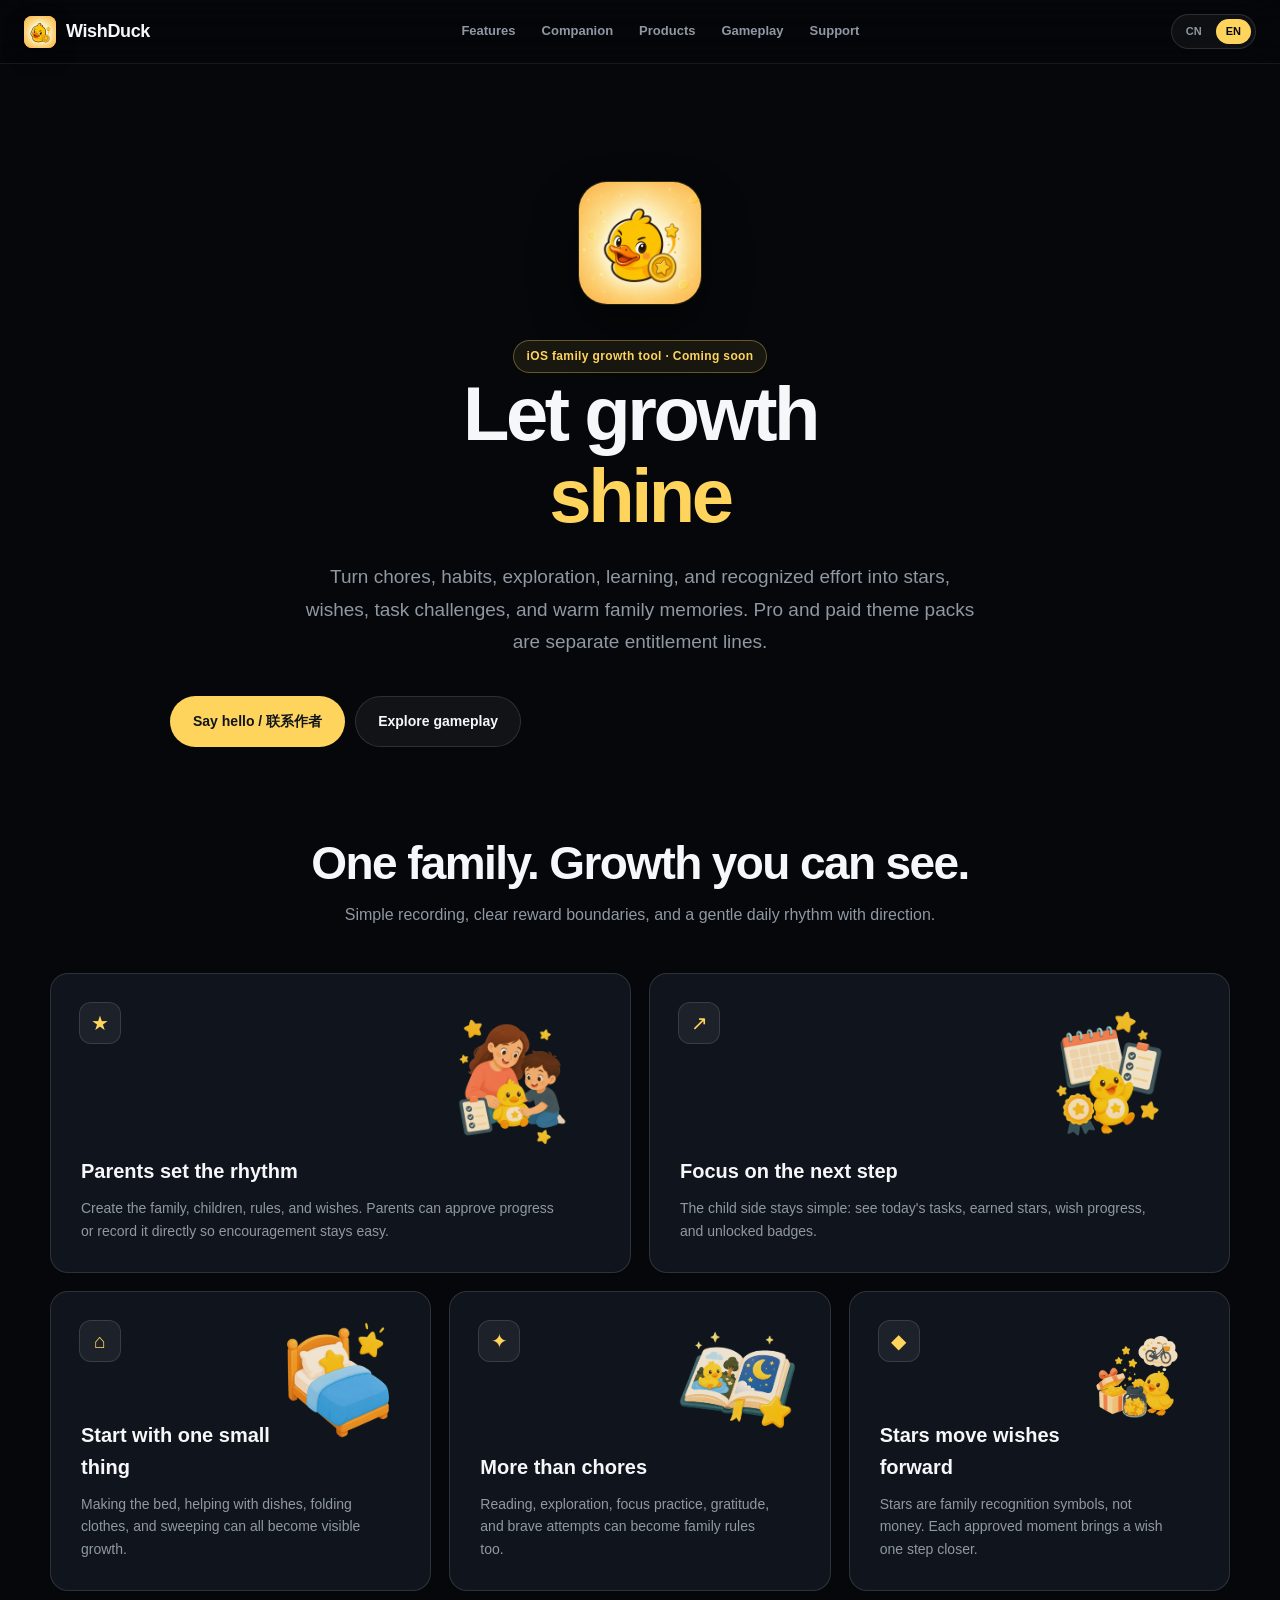
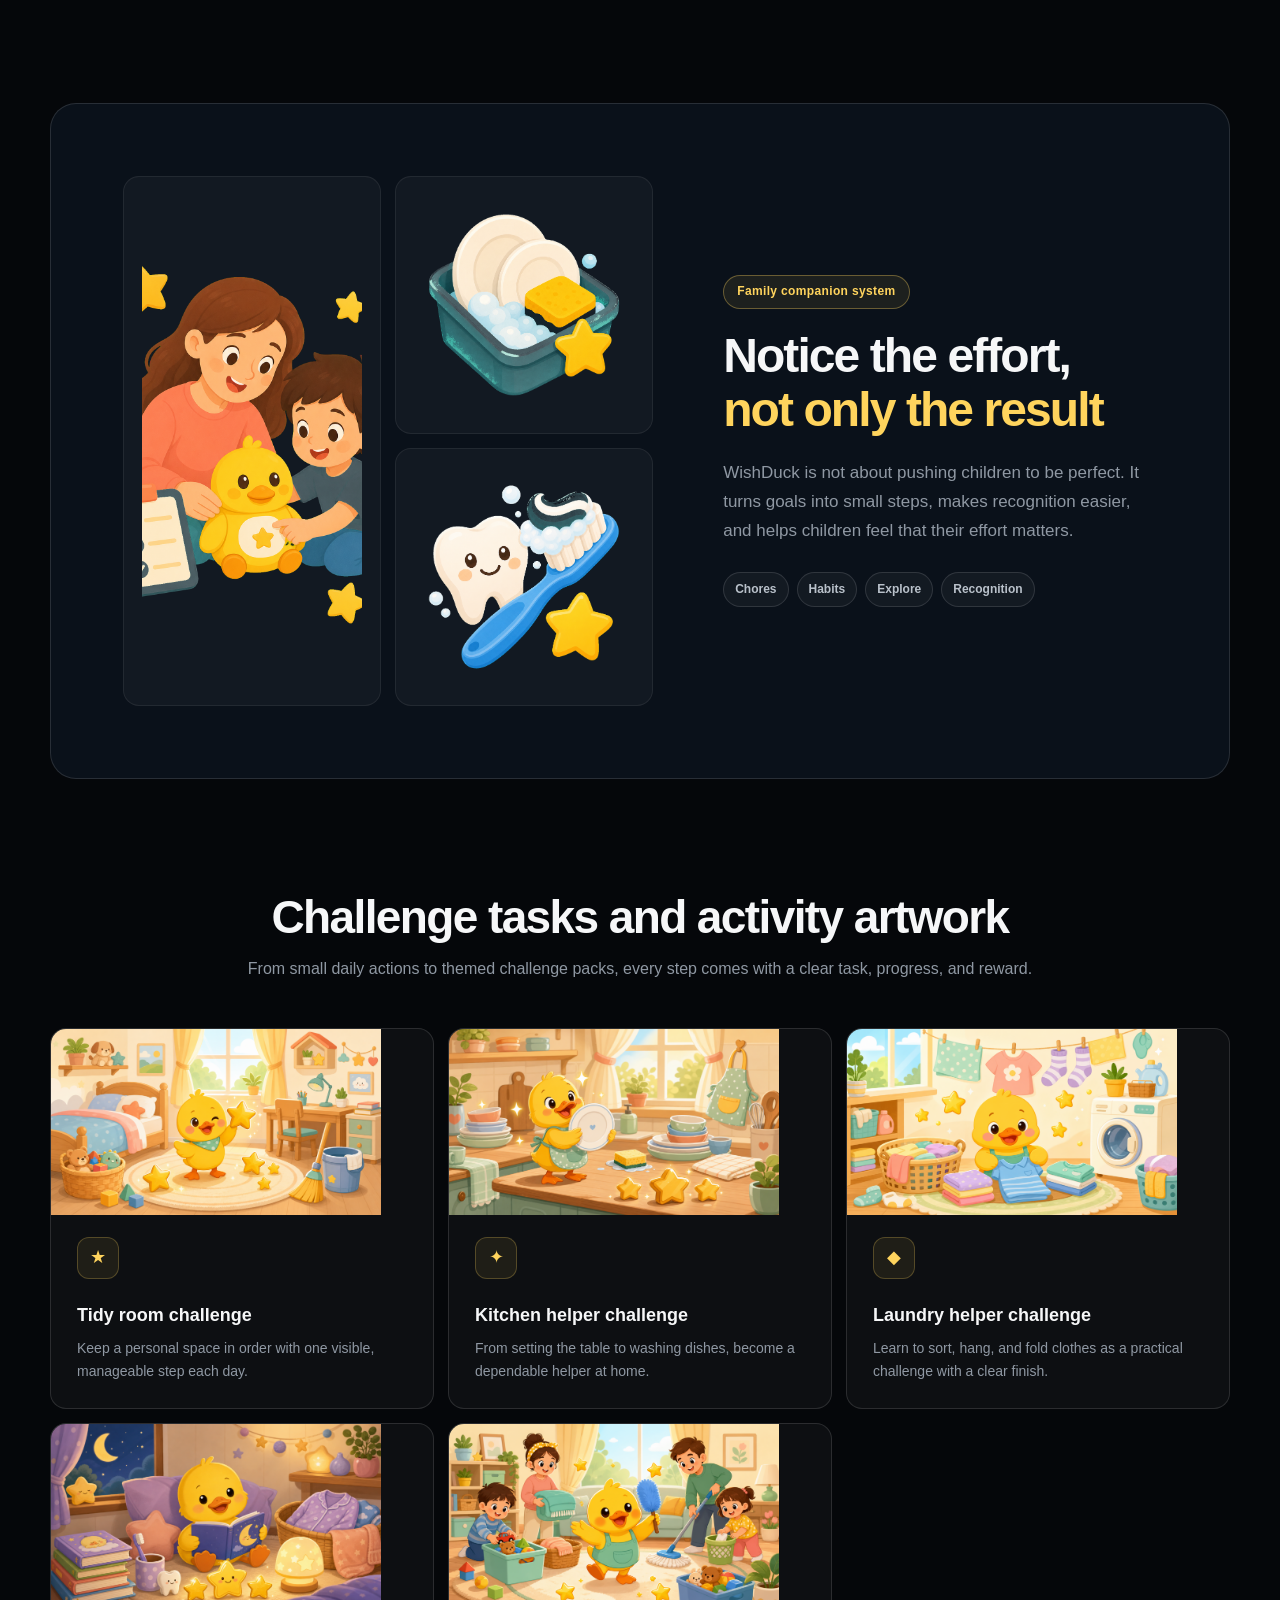
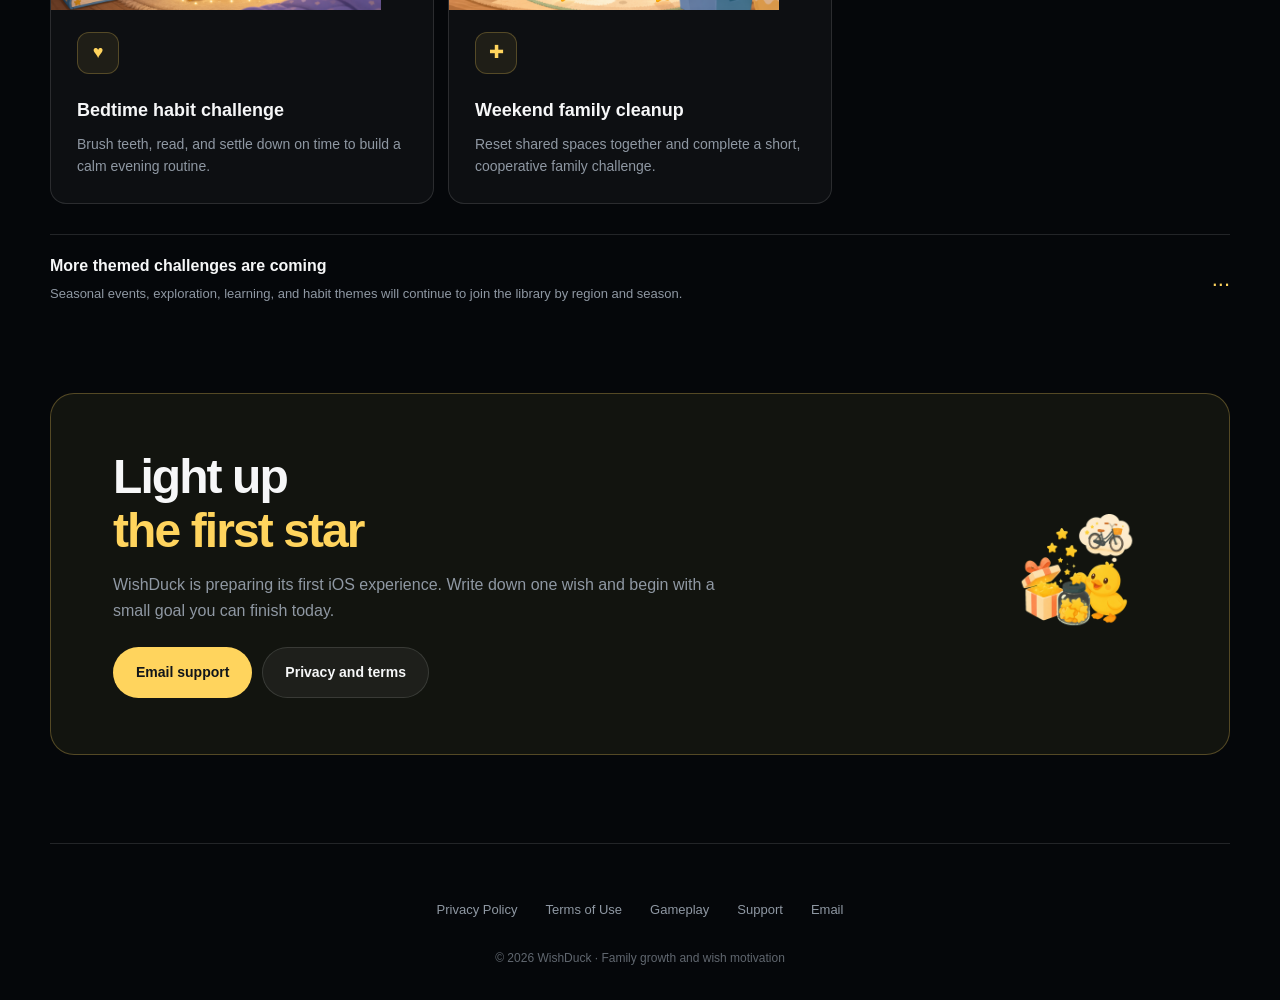
==== commit ba47037d: "Show complete challenge banners and more packs" ====
--- a/index_en.html
+++ b/index_en.html
@@ -128,7 +128,21 @@
         <h3>Bedtime habit challenge</h3>
         <p>Brush teeth, read, and settle down on time to build a calm evening routine.</p>
       </article>
+      <article class="path-card challenge-card">
+        <img class="challenge-image" src="assets/challenge-banner-weekend-cleanup.png" alt="Weekend family cleanup challenge banner">
+        <div class="path-icon">✚</div>
+        <h3>Weekend family cleanup</h3>
+        <p>Reset shared spaces together and complete a short, cooperative family challenge.</p>
+      </article>
     </section>
+
+    <div class="challenge-more">
+      <div>
+        <strong>More themed challenges are coming</strong>
+        <p>Seasonal events, exploration, learning, and habit themes will continue to join the library by region and season.</p>
+      </div>
+      <span aria-hidden="true">...</span>
+    </div>
 
     <section id="download" class="final-band">
       <div>
--- a/site.css
+++ b/site.css
@@ -435,7 +435,7 @@
 
 .paths {
   display: grid;
-  grid-template-columns: repeat(4, 1fr);
+  grid-template-columns: repeat(3, minmax(0, 1fr));
   gap: 14px;
   margin-bottom: 112px;
 }
@@ -461,10 +461,11 @@
 .challenge-image {
   display: block;
   width: calc(100% + 52px);
-  height: 170px;
+  height: auto;
+  aspect-ratio: 1672 / 941;
   margin: 0 -26px 22px;
-  object-fit: cover;
-  object-position: center 36%;
+  object-fit: contain;
+  object-position: center;
   background: rgba(255, 255, 255, 0.04);
 }
 
@@ -492,6 +493,37 @@
   color: var(--muted);
   font-size: 14px;
   line-height: 1.6;
+}
+
+.challenge-more {
+  display: flex;
+  align-items: center;
+  justify-content: space-between;
+  gap: 24px;
+  margin: -82px 0 88px;
+  padding-top: 18px;
+  border-top: 1px solid var(--line);
+}
+
+.challenge-more strong {
+  display: block;
+  margin-bottom: 5px;
+  color: var(--text);
+  font-size: 16px;
+}
+
+.challenge-more p {
+  margin: 0;
+  color: var(--muted);
+  font-size: 13px;
+  line-height: 1.6;
+}
+
+.challenge-more > span {
+  flex: 0 0 auto;
+  color: var(--yellow);
+  font-size: 22px;
+  letter-spacing: 0;
 }
 
 .final-band {
@@ -681,6 +713,7 @@
   .paths { grid-template-columns: 1fr; margin-bottom: 72px; }
   .grid { grid-template-columns: 1fr; }
   .path-card { min-height: 180px; }
+  .challenge-more { align-items: flex-start; flex-direction: column; margin: -42px 0 64px; }
   .final-band { flex-direction: column; align-items: flex-start; margin-bottom: 64px; padding: 32px 24px; }
   .final-band img { align-self: center; width: 140px; height: 140px; }
   .footer { padding-top: 38px; }
